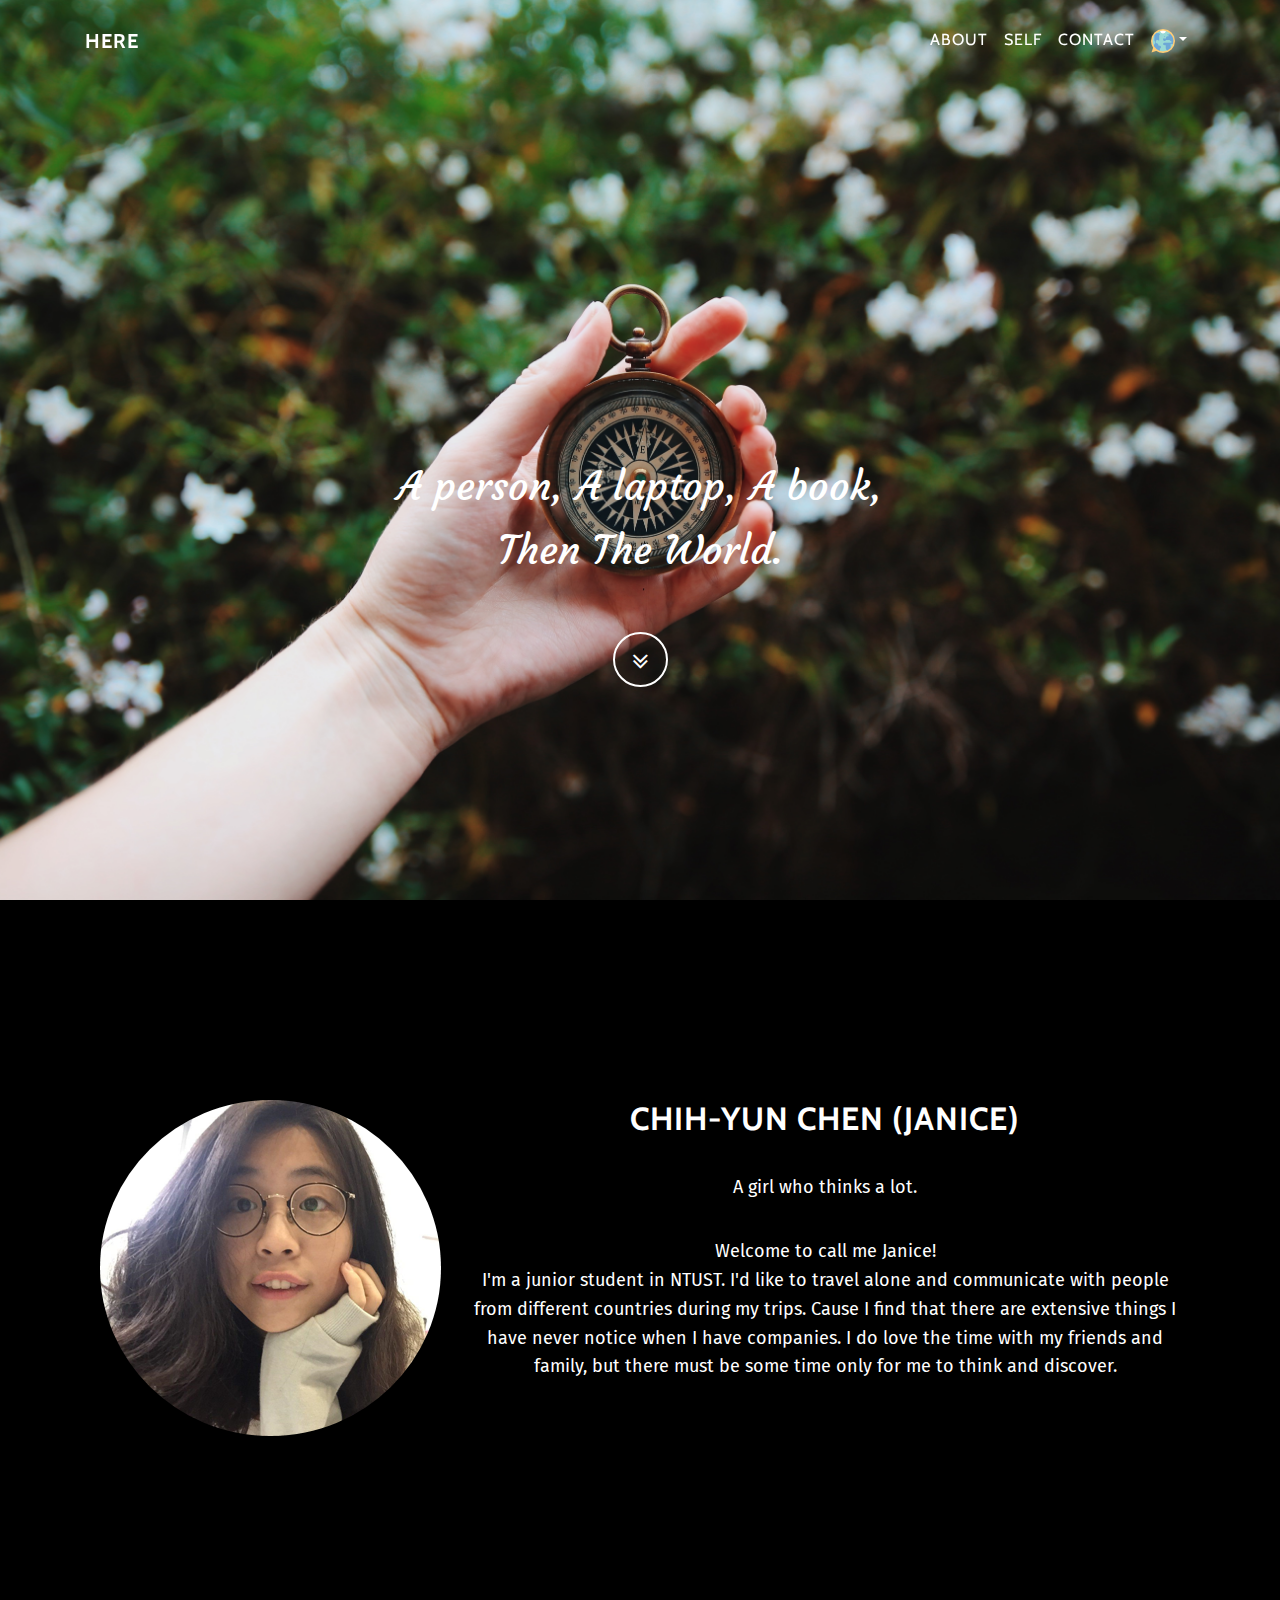
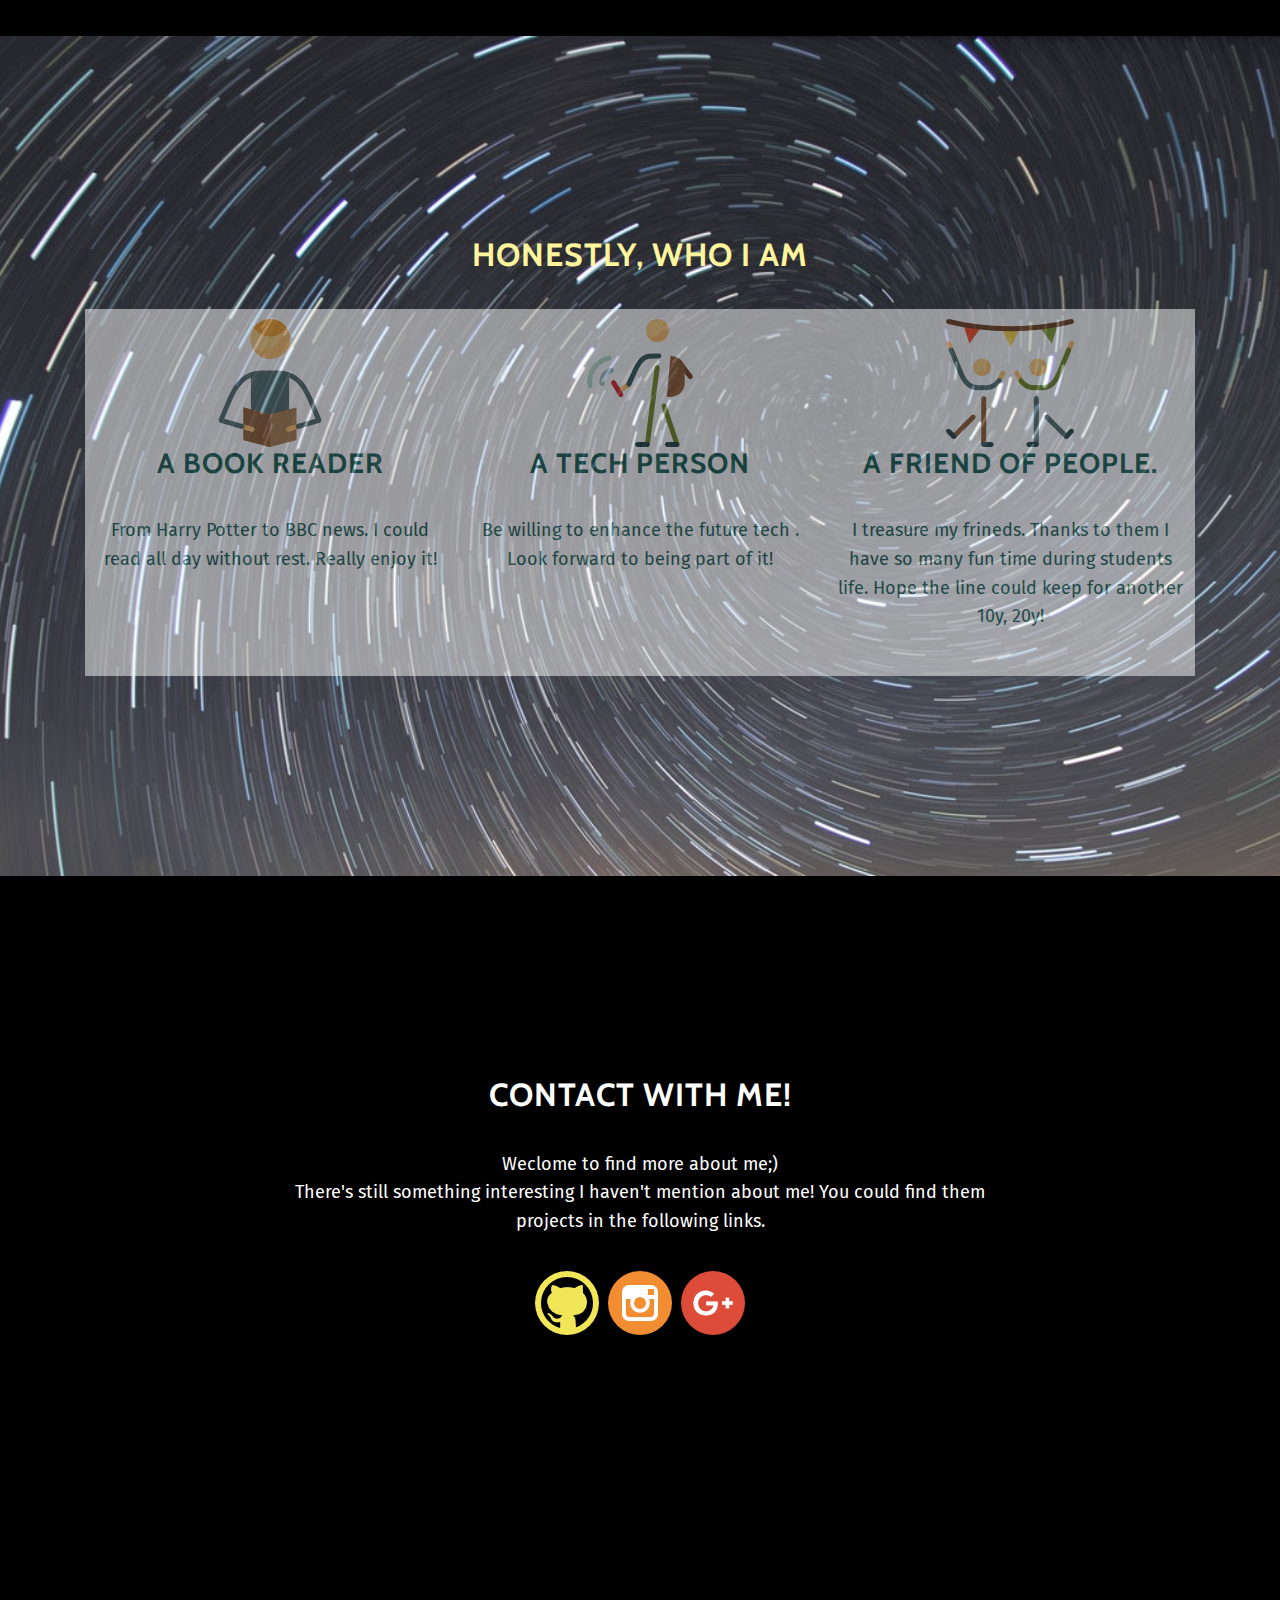
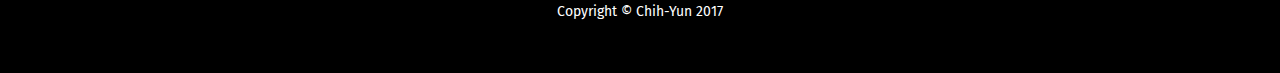
==== index.html @ 7da81efe "Create index for GitHub Pages" ====
<!DOCTYPE html>
<html lang="en">

  <head>

    <meta charset="utf-8">
    <meta name="viewport" content="width=device-width, initial-scale=1, shrink-to-fit=no">
    <meta name="description" content="A place belongs to me">
    <meta name="author" content="CYC">

    <title>Here</title>

    <!-- Bootstrap core CSS -->
    <link href="vendor/bootstrap/css/bootstrap.min.css" rel="stylesheet">

    <!-- Custom fonts for this template -->
    <link href="vendor/font-awesome/css/font-awesome.min.css" rel="stylesheet" type="text/css">
    <link href="https://fonts.googleapis.com/css?family=Fira+Sans" rel="stylesheet">
    <link href="https://fonts.googleapis.com/css?family=Courgette" rel="stylesheet">
    <link href="https://fonts.googleapis.com/css?family=Lora:400,700,400italic,700italic" rel="stylesheet" type="text/css">
    <link href='https://fonts.googleapis.com/css?family=Cabin:700' rel='stylesheet' type='text/css'>

    <!-- Custom styles for this template -->
    <link href="css/grayscale.min.css" rel="stylesheet">
  
  </head>

  <body id="page-top">

    <!-- Navigation -->
    <nav class="navbar navbar-expand-lg navbar-light fixed-top" id="mainNav">
      <div class="container">
        <a class="navbar-brand js-scroll-trigger" href="#page-top">Here</a>
        <button class="navbar-toggler navbar-toggler-right" type="button" data-toggle="collapse" data-target="#navbarResponsive" aria-controls="navbarResponsive" aria-expanded="false" aria-label="Toggle navigation">
          Menu
          <i class="fa fa-bars"></i>
        </button>
        <div class="collapse navbar-collapse" id="navbarResponsive">
          <ul class="navbar-nav ml-auto">
            <li class="nav-item">
              <a class="nav-link js-scroll-trigger" href="#about">About</a>
            </li>
            <li class="nav-item">
              <a class="nav-link js-scroll-trigger" href="#interest">Self</a>
            </li>
            <li class="nav-item">
              <a class="nav-link js-scroll-trigger" href="#contact">Contact</a>
            </li>
            <li class="nav-item dropdown">
              <a class="nav-link js-scroll-trigger dropdown-toggle" data-toggle="dropdown" href="#"><img src=img/language.png><span class="caret"></span></a>
                <ul class="dropdown-menu">
                  <li>
                    <a href="index-ch.html" style="color: #004d40"><b>繁體中文</b></a>
                  </li>
                  <li>
                    <a href="index.html" style="color: #004d40">English</a>
                  </li>
                </ul>
            </li>
          </ul>
        </div>
      </div>
    </nav>

    <!-- Intro Header -->
    <header class="masthead">
      <div class="intro-body">
        <div class="container">
          <div class="row">
            <div class="col-lg-8 mx-auto">
              <h1 class="brand-heading"></h1>
              <p class="intro-text"> A person, A laptop, A book, <br>Then The World.
                <br></p>
              <a href="#about" class="btn btn-circle js-scroll-trigger">
                <i class="fa fa-angle-double-down animated"></i>
              </a>
            </div>
          </div>
        </div>
      </div>
    </header>

    <!-- About Section -->
    <section id="about" class="content-section text-center">
      <div class="container">
        <div class="col-md-12">
          <div class="row">
            <div class="col-md-4 mx-auto ">
                <img class="personal img-responsive fade-in-bl z-depth-2"  src=img/person01.png>
            </div>  
            <div class="col-md-8 mx-auto ">
              <h2>Chih-Yun Chen (Janice)</h2>
              <p>A girl who thinks a lot.</p>
              <p>Welcome to call me Janice!  <br>I'm a junior student in NTUST. I'd like to travel alone and communicate with people from different countries during my trips. Cause I find that there are extensive things I have never notice when I have companies. I do love the time with my friends and family, but there must be some time only for me to think and discover. </p>
            </div>
          </div>
        </div>
      </div>
    </section>

    <!-- Interest Section -->
    <section id="interest" class="download-section content-section text-center">
      <div class="container">
        <div class="col-md-12">
          <h2 class="interest-text">Honestly, who I am</h2>
            <div class="row">
            <div class="col-md-4 thumb">
              <div class="thumbnail">
                <img alt="Bootstrap Thumbnail First" src="img/reader.png" />
                <div class="caption">
                  <h3>
                    A book Reader
                  </h3>
                  <p>From Harry Potter to BBC news. I could read all day without rest. Really enjoy it!</p>
                </div>
              </div>
            </div>
            <div class="col-md-4 thumb">
              <div class="thumbnail">
                <img alt="Bootstrap Thumbnail Second" src="img/tech.png"/>
                <div class="caption">
                  <h3>
                    A tech person
                  </h3>
                  <p>Be willing to enhance the future tech . Look forward to being part of it!</p>
                </div>
              </div>
            </div>
            <div class="col-md-4 thumb">
              <div class="thumbnail">
                <img alt="Bootstrap Thumbnail Third" src="img/friends.png" />
                <div class="caption">
                  <h3>
                    A friend of people.
                  </h3>
                  <p> I treasure my frineds. Thanks to them I have so many fun time during students life. Hope the line could keep for another 10y, 20y!</p>
                </div>
              </div>
            </div>
          </div>
        </div>
      </section>

    <!-- Contact Section -->
    <section id="contact" class="content-section text-center">
      <div class="container">
        <div class="row">
          <div class="col-lg-8 mx-auto">
            <h2>Contact with me!</h2>
            <p>Weclome to find more about me;)<br>
            There's still something interesting I haven't mention about me! You could find them projects in the following links.</p>
            <ul class="list-inline banner-social-buttons">
              <li class="list-inline-item">
                <a href="https://github.com/Shiba727" target="_blank"><img src="img/github.png"></a>
              </li>
              <li class="list-inline-item">
                <a href="https://www.instagram.com/chihyun0727/" target="_blank"><img src="img/instagram.png"></a>
              </li>
              <li class="list-inline-item">
                <a href="https://plus.google.com/u/0/114747489398641015184" target="_blank"><img src="img/google-plus.png"></a>
              </li>
            </ul>
          </div>
        </div>
      </div>
    </section>

    <!-- Footer -->
    <footer>
      <div class="container text-center">
        <p>Copyright &copy; Chih-Yun 2017</p>
      </div>
    </footer>

    <!-- Bootstrap core JavaScript -->
    <script src="vendor/jquery/jquery.min.js"></script>
    <script src="vendor/bootstrap/js/bootstrap.bundle.min.js"></script>

    <!-- Plugin JavaScript -->
    <script src="vendor/jquery-easing/jquery.easing.min.js"></script>

  
  </body>

</html>
---- css/grayscale.min.css ----
/*!
 * Start Bootstrap - Grayscale v4.0.0-beta.2 (https://startbootstrap.com/template-overviews/grayscale)
 * Copyright 2013-2017 Start Bootstrap
 * Licensed under MIT (https://github.com/BlackrockDigital/startbootstrap-grayscale/blob/master/LICENSE)
 */body{font-family: 'Fira Sans',微軟正黑體, sans-serif;position:relative;width:100%;height:100%;color:#fff;background-color:#000}html{width:100%;height:100%}h1,h2,h3,h4,h5,h6{font-family:Cabin,'Helvetica Neue',Helvetica,Arial,sans-serif;font-weight:700;margin:0 0 35px;letter-spacing:1px;text-transform:uppercase}p{font-size:16px;line-height:1.5;margin:0 0 25px}@media (min-width:768px){p{font-size:18px;line-height:1.6;margin:0 0 35px}}a{-webkit-transition:all .2s ease-in-out;-moz-transition:all .2s ease-in-out;transition:all .2s ease-in-out;color:#42dca3}a:focus,a:hover{text-decoration:none;color:#1d9b6c}#mainNav{font-family:Cabin,'Helvetica Neue',Helvetica,Arial,sans-serif;margin-bottom:0;text-transform:uppercase;border-bottom:1px solid rgba(255,255,255,.3);background-color:#000}#mainNav .navbar-toggler{font-size:14px;padding:11px;color:#fff;border:1px solid #fff}#mainNav .navbar-brand{font-weight:700}#mainNav a{color:#fff}#mainNav .navbar-nav .nav-item{-webkit-transition:background .3s ease-in-out;-moz-transition:background .3s ease-in-out;transition:background .3s ease-in-out}#mainNav .navbar-nav .nav-item:hover{color:fade(white,80%);outline:0;background-color:transparent}#mainNav .navbar-nav .nav-item:active,#mainNav .navbar-nav .nav-item:focus{outline:0;background-color:transparent}@media (min-width:992px){#mainNav{padding-top:20px;padding-bottom:20px;-webkit-transition:background .3s ease-in-out,padding-top .3s ease-in-out,padding-bottom .3s;-moz-transition:background .3s ease-in-out,padding-top .3s ease-in-out,padding-bottom .3s;transition:background .3s ease-in-out,padding-top .3s ease-in-out,padding-bottom .3s;letter-spacing:1px;border-bottom:none;background:0 0}#mainNav.navbar-shrink{padding-top:10px;padding-bottom:10px;border-bottom:1px solid rgba(255,255,255,.3);background:#000}#mainNav .nav-link.active{outline:0;background-color:rgba(255,255,255,.3)}#mainNav .nav-link.active:hover{color:#fff}}.masthead{display:table;width:100%;height:auto;padding:200px 0;text-align:center;color:#fff;background:url(../img/intro-bg.jpg) no-repeat bottom center scroll;background-color:#000;-webkit-background-size:cover;-moz-background-size:cover;-o-background-size:cover;background-size:cover}.masthead .intro-body{display:table-cell;vertical-align:middle}.masthead .intro-body .brand-heading{font-size:50px}.masthead .intro-body .intro-text{font-size:32px;font-family: 'Courgette', cursive; margin-top: 420px;}@media (min-width:768px){.masthead{height:100%;padding:0}.masthead .intro-body .brand-heading{font-size:100px}.masthead .intro-body .intro-text{font-size:40px;font-family: 'Courgette', cursive; margin-top:240px;  }}.btn-circle{font-size:26px;width:55px;height:55px;margin-top:15px;line-height:45px;-webkit-transition:background .3s ease-in-out;-moz-transition:background .3s ease-in-out;transition:background .3s ease-in-out;color:#fff;border:2px solid #fff;border-radius:100%!important;background:0 0}.btn-circle:focus,.btn-circle:hover{color:#fff;outline:0;background:rgba(255,255,255,.1)}.content-section{padding-top:150px;padding-bottom:150px}.download-section{color:#fff;background:url(../img/interest-bg.jpg) no-repeat center center scroll;background-color:#000;-webkit-background-size:cover;-moz-background-size:cover;-o-background-size:cover;background-size:cover}#map{width:100%;height:300px}@media (min-width:992px){.content-section{padding-top:200px;padding-bottom:200px}#map{height:350px}}.btn{font-family:Cabin,'Helvetica Neue',Helvetica,Arial,sans-serif;font-weight:400;-webkit-transition:all .3s ease-in-out;-moz-transition:all .3s ease-in-out;transition:all .3s ease-in-out;text-transform:uppercase;border-radius:0}.btn-default{color:#42dca3;border:1px solid #42dca3;background-color:transparent}.btn-default:focus,.btn-default:hover{color:#000;border:1px solid #42dca3;outline:0;background-color:#42dca3}ul.banner-social-buttons{margin-top:0}@media (max-width:1199px){ul.banner-social-buttons{margin-top:15px}}@media (max-width:767px){ul.banner-social-buttons li{display:block;margin-bottom:20px;padding:0}ul.banner-social-buttons li:last-child{margin-bottom:0}}footer{padding:50px 0}footer p{font-size:14px;margin:0}::-moz-selection{background:#fcfcfc;background:rgba(255,255,255,.2);text-shadow:none}::selection{background:#fcfcfc;background:rgba(255,255,255,.2);text-shadow:none}img::selection{background:0 0}img::-moz-selection{background:0 0}body{-webkit-tap-highlight-color:rgba(255,255,255,.2)}/* ----------------------------------------------
 * Generated by Animista on 2017-12-8 0:30:34
 * w: http://animista.net, t: @cssanimista
 * ---------------------------------------------- */

/**
 * ----------------------------------------
 * animation fade-in-bl
 * ----------------------------------------
 */
@-webkit-keyframes fade-in-bl {
  0% {
    -webkit-transform: translateX(-50px) translateY(50px);
            transform: translateX(-50px) translateY(50px);
    opacity: 0;
  }
  100% {
    -webkit-transform: translateX(0) translateY(0);
            transform: translateX(0) translateY(0);
    opacity: 1;
  }
}
@keyframes fade-in-bl {
  0% {
    -webkit-transform: translateX(-50px) translateY(50px);
            transform: translateX(-50px) translateY(50px);
    opacity: 0;
  }
  100% {
    -webkit-transform: translateX(0) translateY(0);
            transform: translateX(0) translateY(0);
    opacity: 1;
  }
}
.fade-in-bl {

	-webkit-animation: fade-in-bl 0.7s cubic-bezier(0.390, 0.575, 0.565, 1.000) 2s both;
	        animation: fade-in-bl 0.7s cubic-bezier(0.390, 0.575, 0.565, 1.000) 2s both;

}
.interest-text{
	color: #fff59d;
}
.thumb{
	padding: 10px;
	background-color:white;
	opacity:0.5;
}
.caption{
	color:#004d40;
}
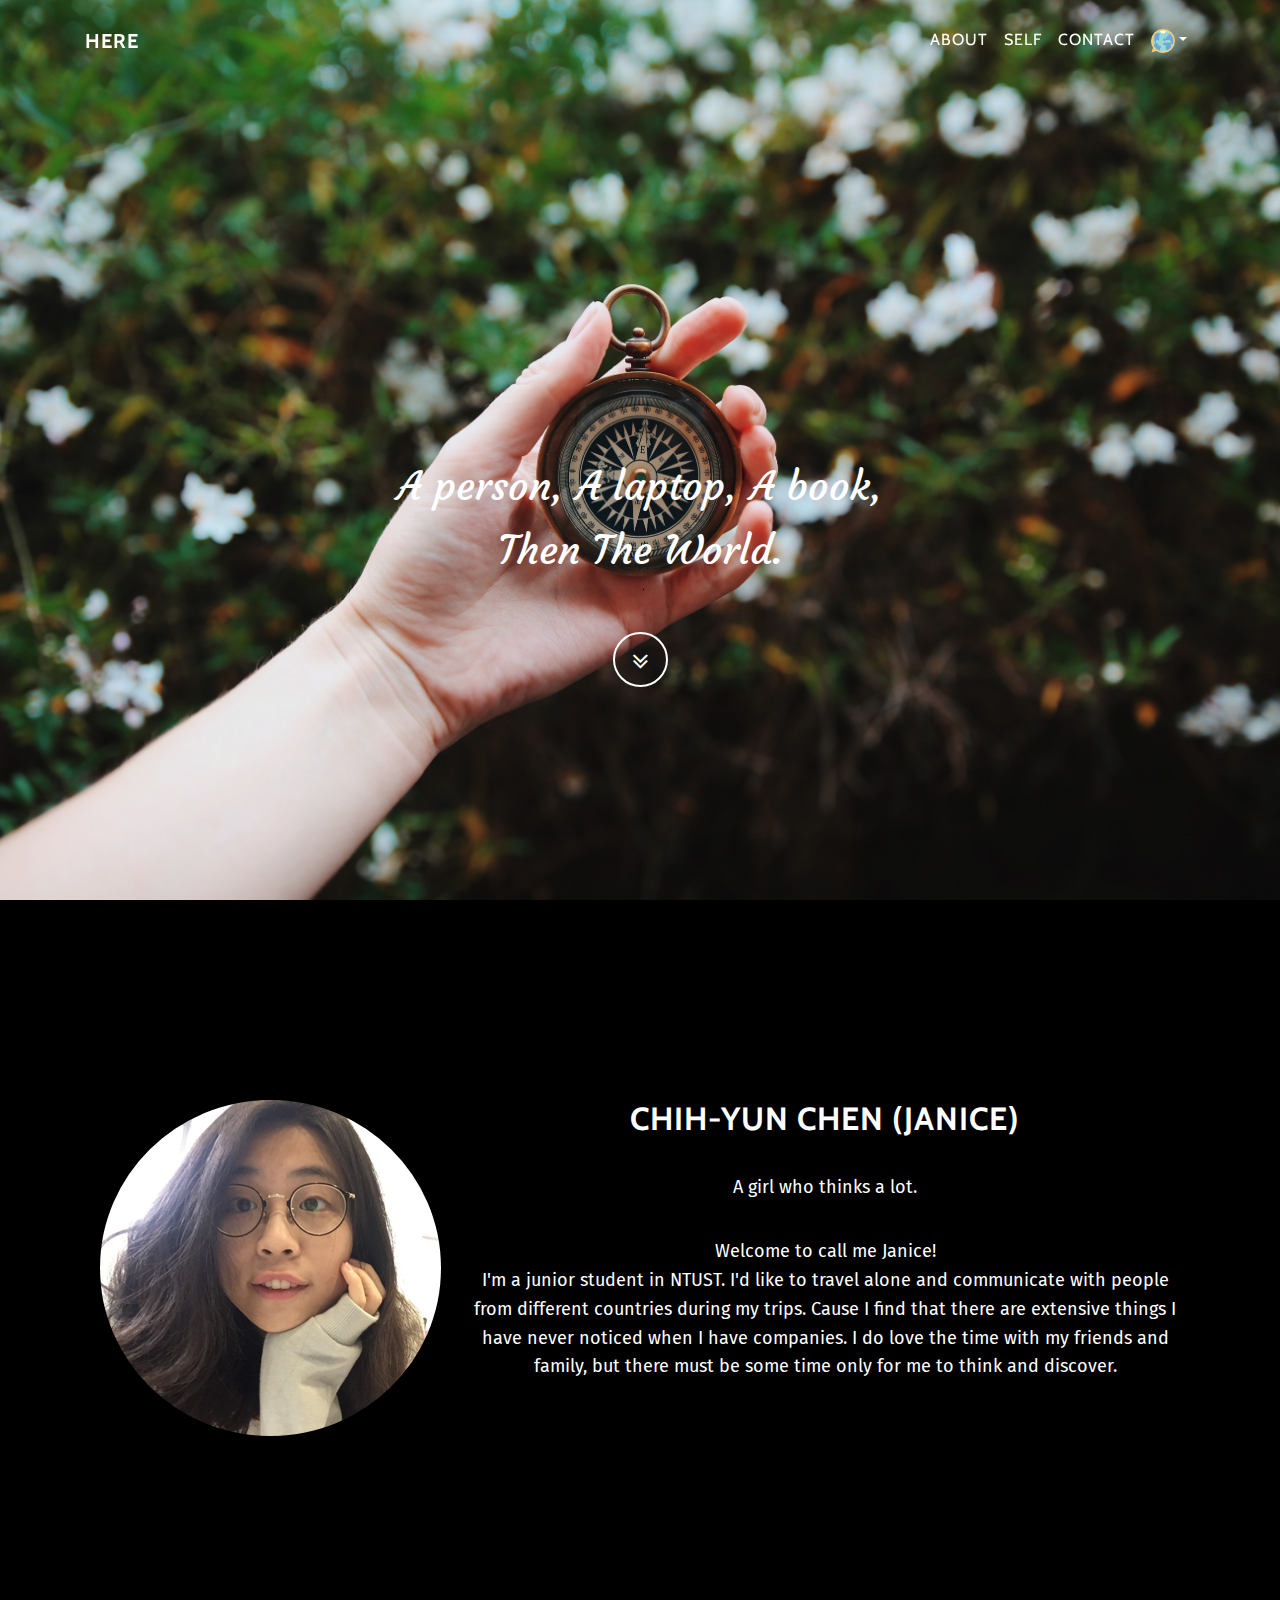
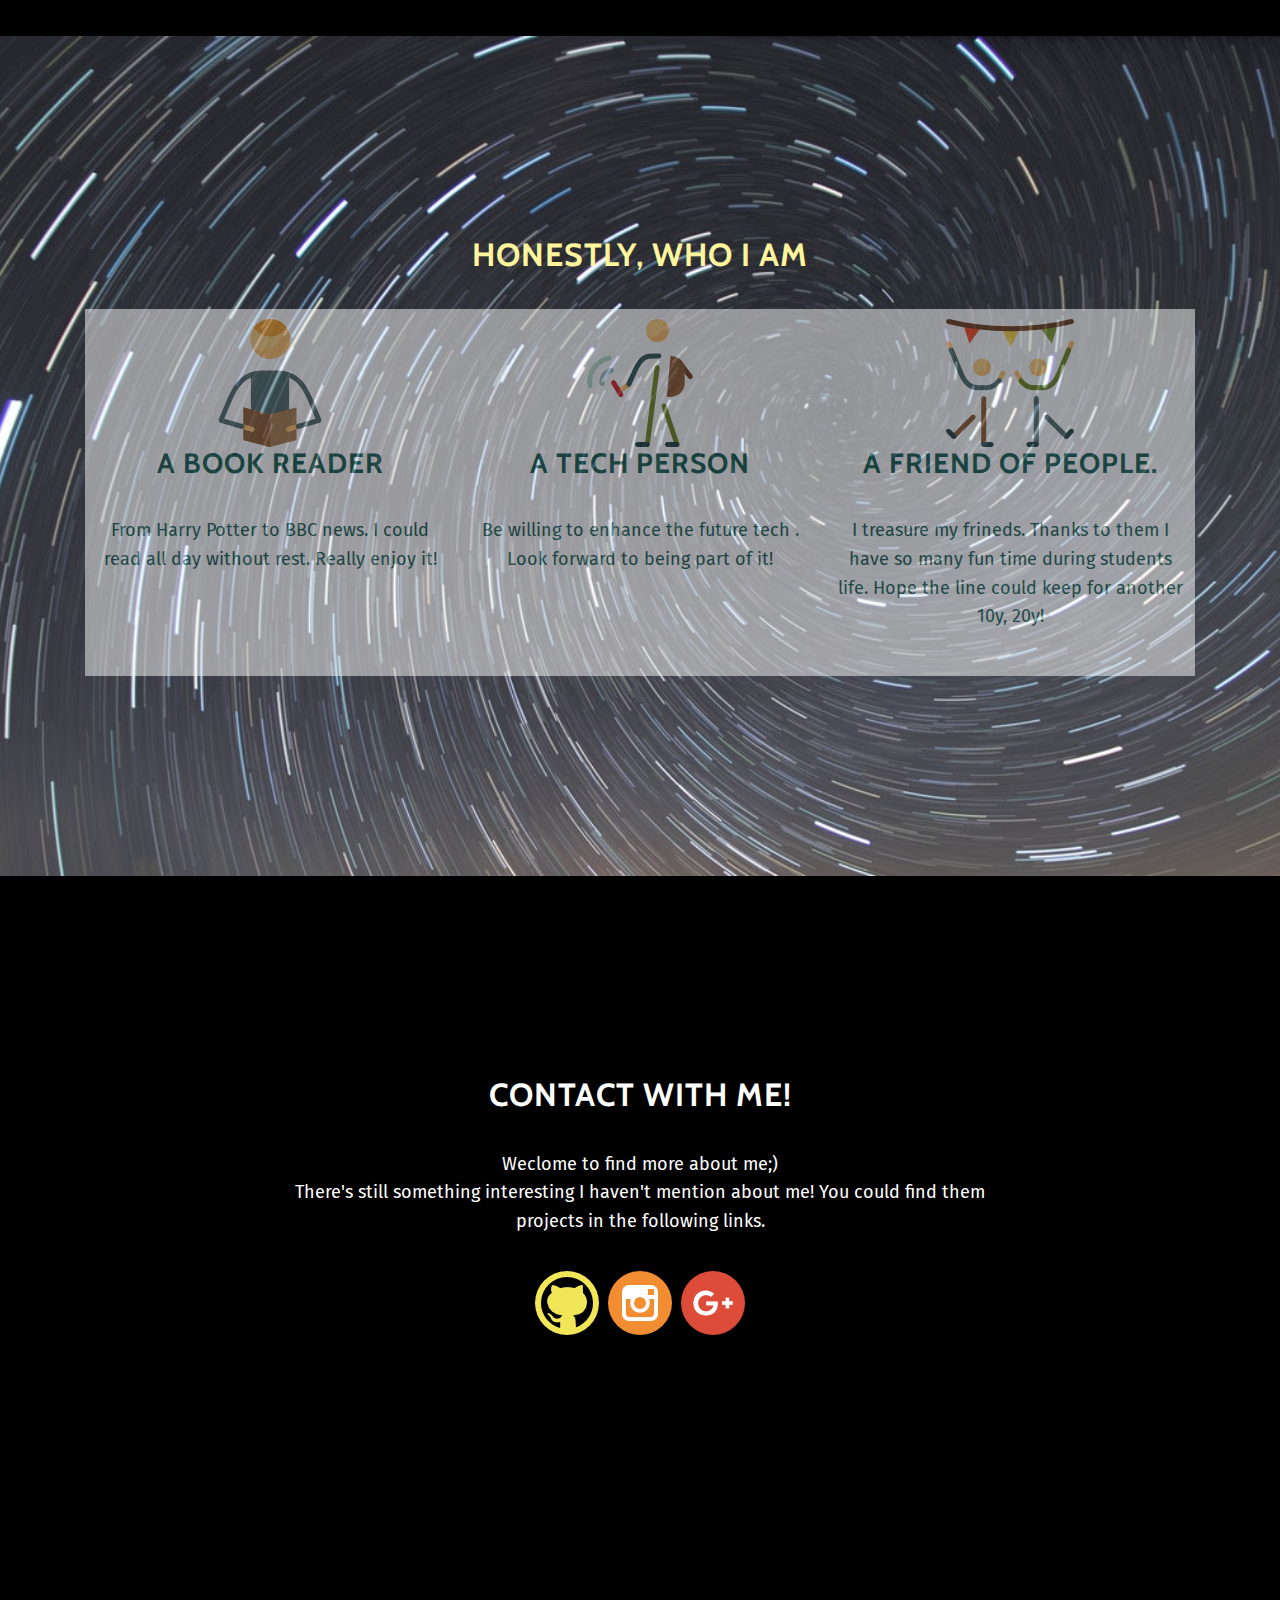
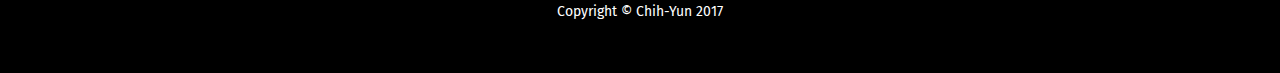
==== commit 96c37b0a: "correct the word" ====
--- a/index.html
+++ b/index.html
@@ -91,7 +91,7 @@
             <div class="col-md-8 mx-auto ">
               <h2>Chih-Yun Chen (Janice)</h2>
               <p>A girl who thinks a lot.</p>
-              <p>Welcome to call me Janice!  <br>I'm a junior student in NTUST. I'd like to travel alone and communicate with people from different countries during my trips. Cause I find that there are extensive things I have never notice when I have companies. I do love the time with my friends and family, but there must be some time only for me to think and discover. </p>
+              <p>Welcome to call me Janice!  <br>I'm a junior student in NTUST. I'd like to travel alone and communicate with people from different countries during my trips. Cause I find that there are extensive things I have never noticed when I have companies. I do love the time with my friends and family, but there must be some time only for me to think and discover. </p>
             </div>
           </div>
         </div>
